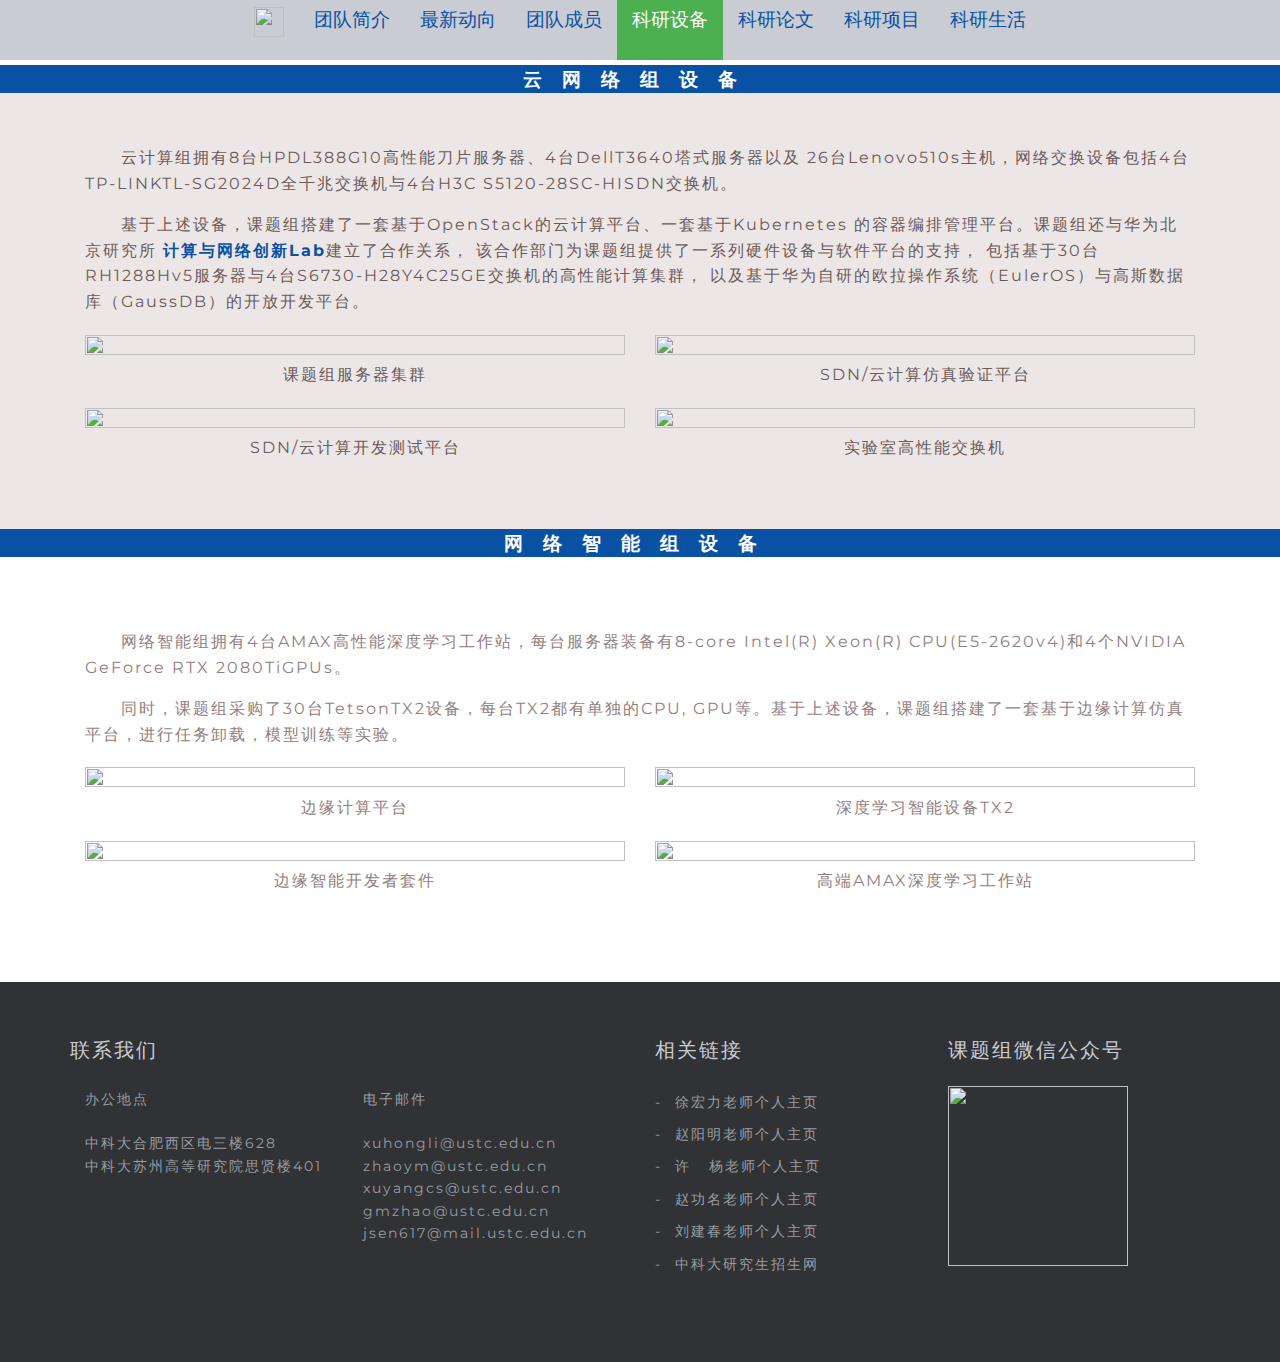
==== equipment.html @ 2b024c6d "Add files via upload" ====
<!DOCTYPE html>
<html lang="en">

<head>
    <meta charset="UTF-8">
    <meta http-equiv="X-UA-Compatible" content="IE=edge">
    <meta name="viewport" content="width=device-width, initial-scale=1.0,maximum-scale=1">
    <link href="http://fonts.googleapis.com/css?family=Montserrat:400,700" rel="stylesheet" type="text/css">
    <link href="fonts/font-awesome.min.css" rel="stylesheet" type="text/css">
    <link rel="stylesheet" href="style.css">
</head>

<body>

    <div class="site-content">
        <header class="site-header">
            <ul class="topnav">
                <li>
                    <a class="logo-image" href="#">
                        <p align="center"><img src="img/others/logo.png" width="30" height="30" /></p>
                    </a>
                </li>
                <li><a href="index.html">团队简介</a></li>
                <li><a href="news.html">最新动向</a></li>
                <li><a href="member.html">团队成员</a></li>
                <li><a class="active" href="equipment.html">科研设备</a></li>
                <li><a href="paper.html">科研论文</a></li>
                <li><a href="project.html">科研项目</a></li>
                <li><a href="life.html">科研生活</a></li>
            </ul>
        </header>
        <div class="blank">

        </div>

        <main class="main-content">
            <div class="page-head">
                <div class="container">
                    <h3 class="page-title">云网络组设备</h3>
                </div>
            </div>
            <div class="fullwidth-block cta">
                <div class="container">
                    <div class="col-md-12">
                        <p>&nbsp;&nbsp;&nbsp;&nbsp;&nbsp;&nbsp;云计算组拥有8台HPDL388G10高性能刀片服务器、4台DellT3640塔式服务器以及 26台Lenovo510s主机，网络交换设备包括4台TP-LINKTL-SG2024D全千兆交换机与4台H3C S5120-28SC-HISDN交换机。
                        </p>
                        <p>&nbsp;&nbsp;&nbsp;&nbsp;&nbsp;&nbsp;基于上述设备，课题组搭建了一套基于OpenStack的云计算平台、一套基于Kubernetes 的容器编排管理平台。课题组还与华为北京研究所
                            <span>计算与网络创新Lab</span>建立了合作关系， 该合作部门为课题组提供了一系列硬件设备与软件平台的支持， 包括基于30台RH1288Hv5服务器与4台S6730-H28Y4C25GE交换机的高性能计算集群， 以及基于华为自研的欧拉操作系统（EulerOS）与高斯数据库（GaussDB）的开放开发平台。
                        </p>
                    </div>
                    <div class="col-md-6">
                        <img src="img/devices/cloud1.jpg" width="100%" height="100%">
                        <br>
                        <p style="text-align:center"> 课题组服务器集群 </p>
                    </div>
                    <div class="col-md-6">
                        <img src="img/devices/10.jpg" width="100%" height="100%">
                        <br>
                        <p style="text-align:center"> SDN/云计算仿真验证平台 </p>
                    </div>
                    <div class="col-md-6">
                        <img src="img/devices/cloud3.png" width="100%" height="100%">
                        <br>
                        <p style="text-align:center"> SDN/云计算开发测试平台 </p>
                    </div>
                    <div class="col-md-6">
                        <img src="img/devices/9.jpg" width="100%" height="100%">
                        <br>
                        <p style="text-align:center"> 实验室高性能交换机 </p>
                    </div>
                </div>
            </div>
            <div class="page-head">
                <div class="container">
                    <h3 class="page-title">网络智能组设备</h3>
                </div>
            </div>
            <div class="fullwidth-block">
                <div class="container">
                    <div class="col-md-12">
                        <p>
                            &nbsp;&nbsp;&nbsp;&nbsp;&nbsp;&nbsp;网络智能组拥有4台AMAX高性能深度学习工作站，每台服务器装备有8-core Intel(R) Xeon(R) CPU(E5-2620v4)和4个NVIDIA GeForce RTX 2080TiGPUs。
                        </p>
                        <p>
                            &nbsp;&nbsp;&nbsp;&nbsp;&nbsp;&nbsp;同时，课题组采购了30台TetsonTX2设备，每台TX2都有单独的CPU, GPU等。基于上述设备，课题组搭建了一套基于边缘计算仿真平台，进行任务卸载，模型训练等实验。
                        </p>
                    </div>
                    <div class="col-md-6">
                        <img src="img/devices/edge1.jpg" width="100%" height="100%">
                        <br>
                        <p style="text-align:center"> 边缘计算平台 </p>
                    </div>
                    <div class="col-md-6">
                        <img src="img/devices/edge2.jpg" width="100%" height="100%">
                        <br>
                        <p style="text-align:center"> 深度学习智能设备TX2 </p>
                    </div>
                    <div class="col-md-6">
                        <img src="img/devices/edge3.jpg" width="100%" height="100%">
                        <br>
                        <p style="text-align:center"> 边缘智能开发者套件 </p>
                    </div>
                    <div class="col-md-6">
                        <img src="img/devices/edge4.jpg" width="100%" height="100%">
                        <br>
                        <p style="text-align:center"> 高端AMAX深度学习工作站 </p>
                    </div>
                </div>
            </div>
        </main>

        <footer class="site-footer">
            <div class="container">
                <div class="row">
                    <div class="col-xs-1">
                        <div class="widget">
                            <h3 class="widget-title">联系我们</h3>
                            <address>
                                <div class="col-xs-2">
                                    <p>
                                        办公地点<br /><br />
                                        <a href="#">中科大合肥西区电三楼628</a><br />
                                        <a href="#">中科大苏州高等研究院思贤楼401</a><br />
                                    </p>
                                </div>
                                <div class="col-xs-2">
                                    <p>
                                        电子邮件<br /><br />
                                        <a href="#">xuhongli@ustc.edu.cn</a><br />
                                        <a href="#">zhaoym@ustc.edu.cn</a><br />
                                        <a href="#">xuyangcs@ustc.edu.cn</a><br />
                                        <a href="#">gmzhao@ustc.edu.cn</a><br />
                                        <a href="#">jsen617@mail.ustc.edu.cn</a><br />
                                    </p>
                                </div>
                            </address>
                        </div>
                    </div>
                    <div class="col-xs-3">
                        <div class="widget">
                            <h3 class="widget-title">相关链接</h3>
                            <ul class="dash-list">
                                <li>
                                    <a href="http://cs.ustc.edu.cn/2020/0828/c23236a460083/page.htm" target="_blank" rel="noopener noreferrer">徐宏力老师个人主页</a>
                                </li>
                                <li>
                                    <a href="http://cs.ustc.edu.cn/2021/0803/c23237a519117/page.htm" target="_blank" rel="noopener noreferrer">赵阳明老师个人主页</a>
                                </li>
                                <li>
                                    <a href="http://cs.ustc.edu.cn/2020/0905/c23240a460143/page.htm" target="_blank" rel="noopener noreferrer">许&nbsp;&nbsp;&nbsp;杨老师个人主页</a>
                                </li>
                                <li>
                                    <a href="http://cs.ustc.edu.cn/2020/0928/c23240a460151/page.htm" target="_blank" rel="noopener noreferrer">赵功名老师个人主页</a>
                                </li>
                                <li>
                                    <a href="http://cs.ustc.edu.cn/2022/0707/c23240a562030/page.htm" target="_blank" rel="noopener noreferrer">刘建春老师个人主页</a>
                                </li>
                                <li>
                                    <a href="https://yz.ustc.edu.cn/" target="_blank" rel="noopener noreferrer">中科大研究生招生网</a>
                                </li>
                            </ul>
                        </div>
                    </div>
                    <div class="col-xs-3">
                        <div class="widget">
                            <h3 class="widget-title">课题组微信公众号</h3>
                            <ul class="dash-list">
                                <img src="img/others/wx.jpg" width="180" height="180" />
                            </ul>
                        </div>
                    </div>
                </div>
            </div>
        </footer>



    </div>


    <script src="js/jquery-1.11.1.min.js"></script>
    <script type="text/javascript" src="http://maps.google.com/maps/api/js?sensor=false&amp;language=en"></script>
    <script src="js/plugins.js"></script>
    <script src="js/app.js"></script>

</body>

</html>
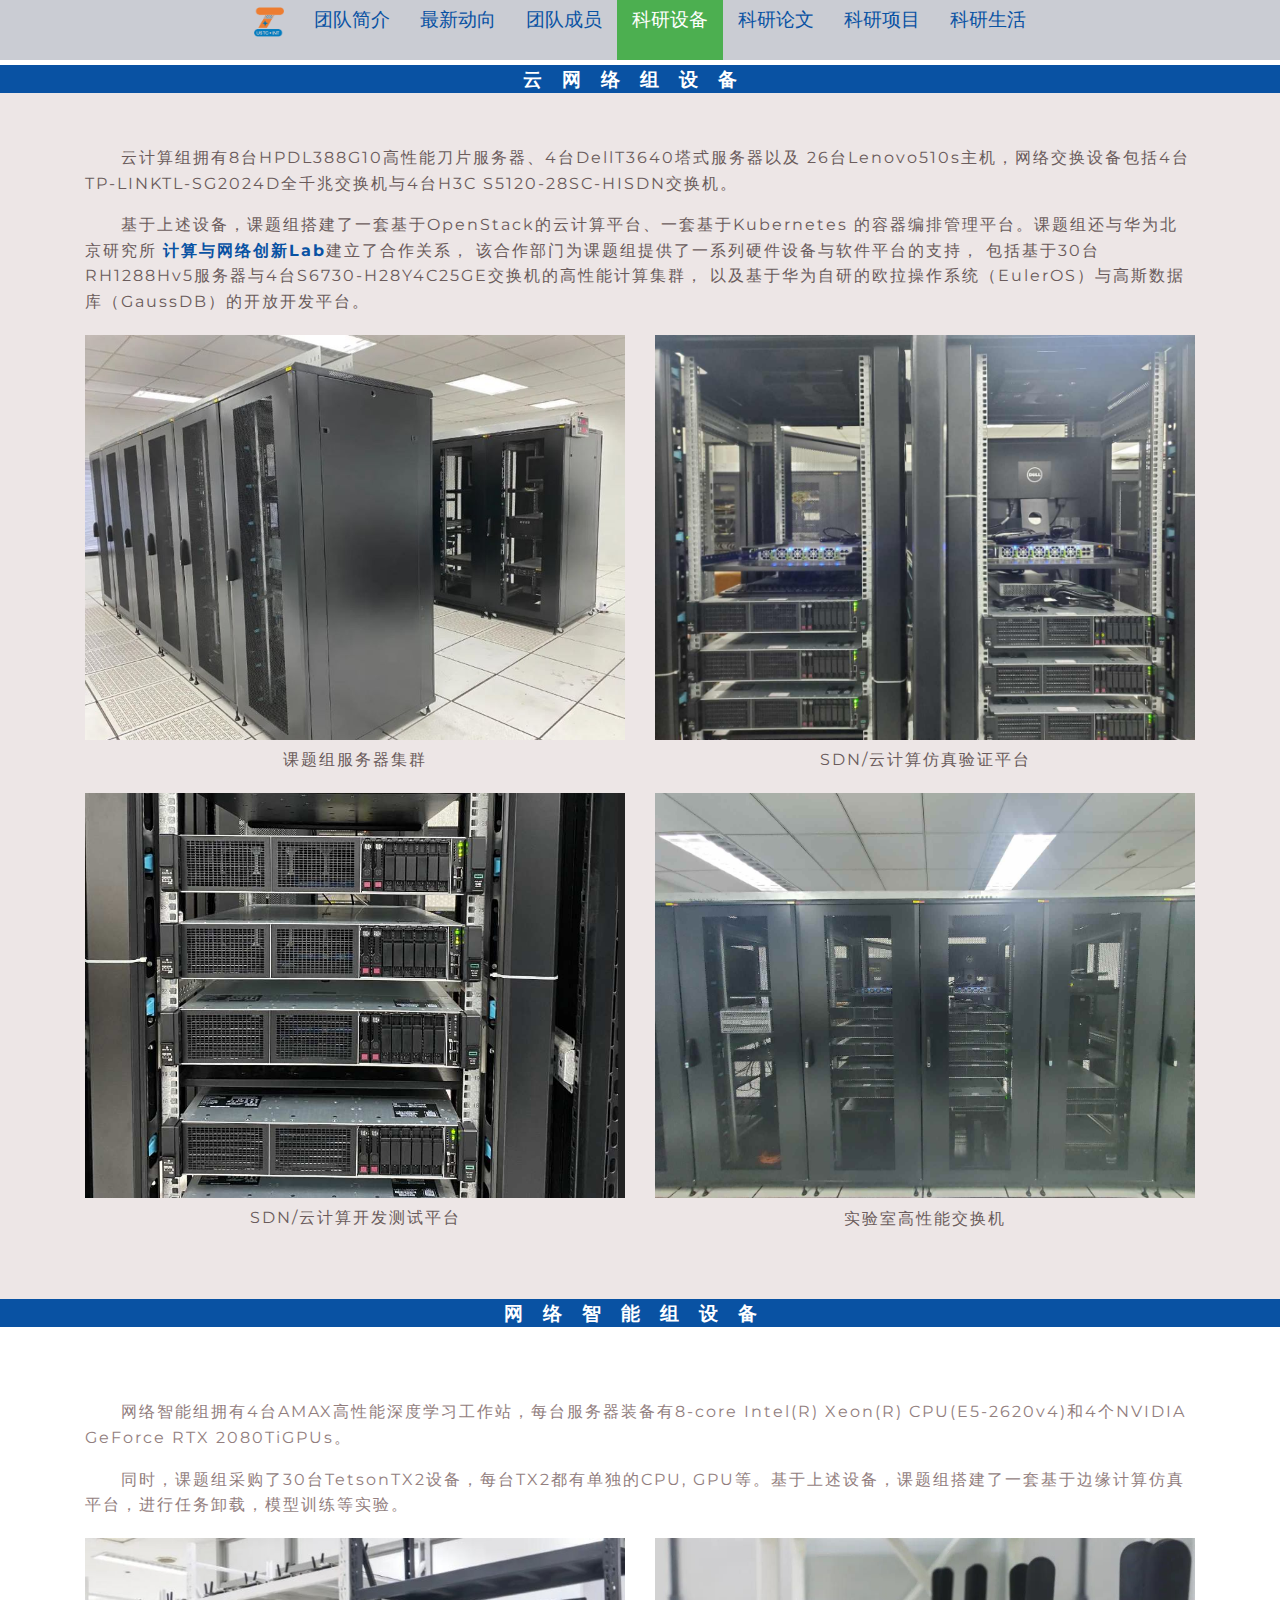
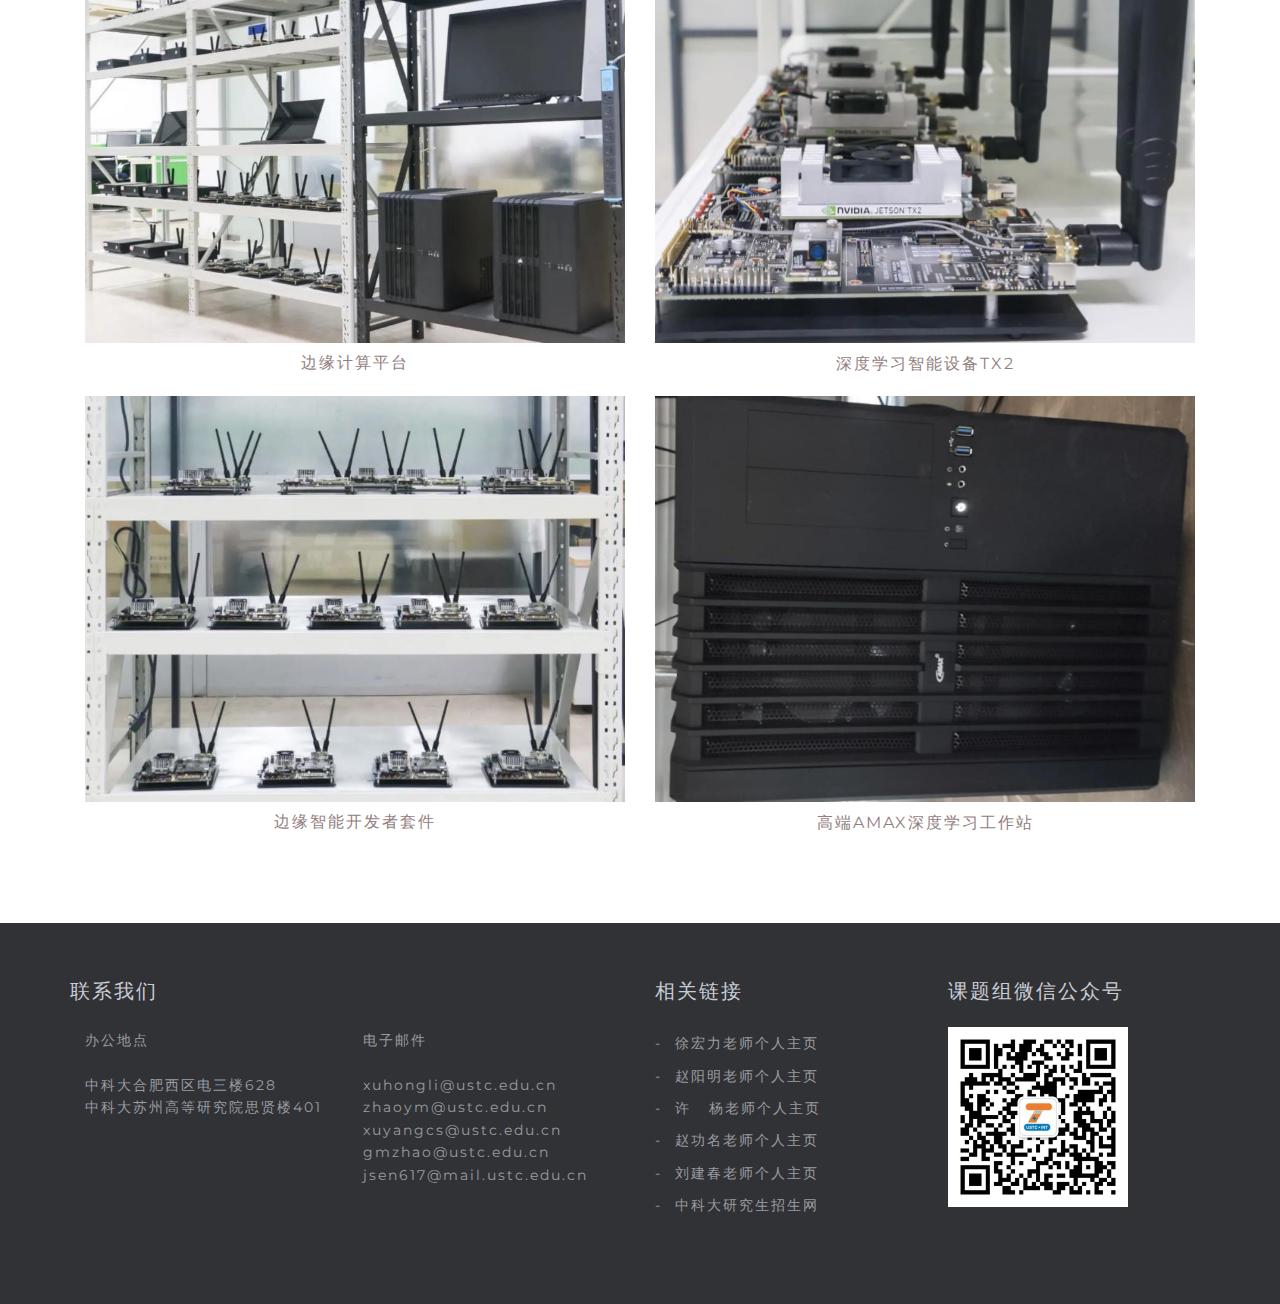
==== commit ff5aa443: "jpg update4" ====
--- a/equipment.html
+++ b/equipment.html
@@ -54,17 +54,17 @@
                         <p style="text-align:center"> 课题组服务器集群 </p>
                     </div>
                     <div class="col-md-6">
-                        <img src="img/devices/10.jpg" width="100%" height="100%">
+                        <img src="img/devices/cloud2.jpg" width="100%" height="100%">
                         <br>
                         <p style="text-align:center"> SDN/云计算仿真验证平台 </p>
                     </div>
                     <div class="col-md-6">
-                        <img src="img/devices/cloud3.png" width="100%" height="100%">
+                        <img src="img/devices/cloud3.jpg" width="100%" height="100%">
                         <br>
                         <p style="text-align:center"> SDN/云计算开发测试平台 </p>
                     </div>
                     <div class="col-md-6">
-                        <img src="img/devices/9.jpg" width="100%" height="100%">
+                        <img src="img/devices/cloud4.jpg" width="100%" height="100%">
                         <br>
                         <p style="text-align:center"> 实验室高性能交换机 </p>
                     </div>
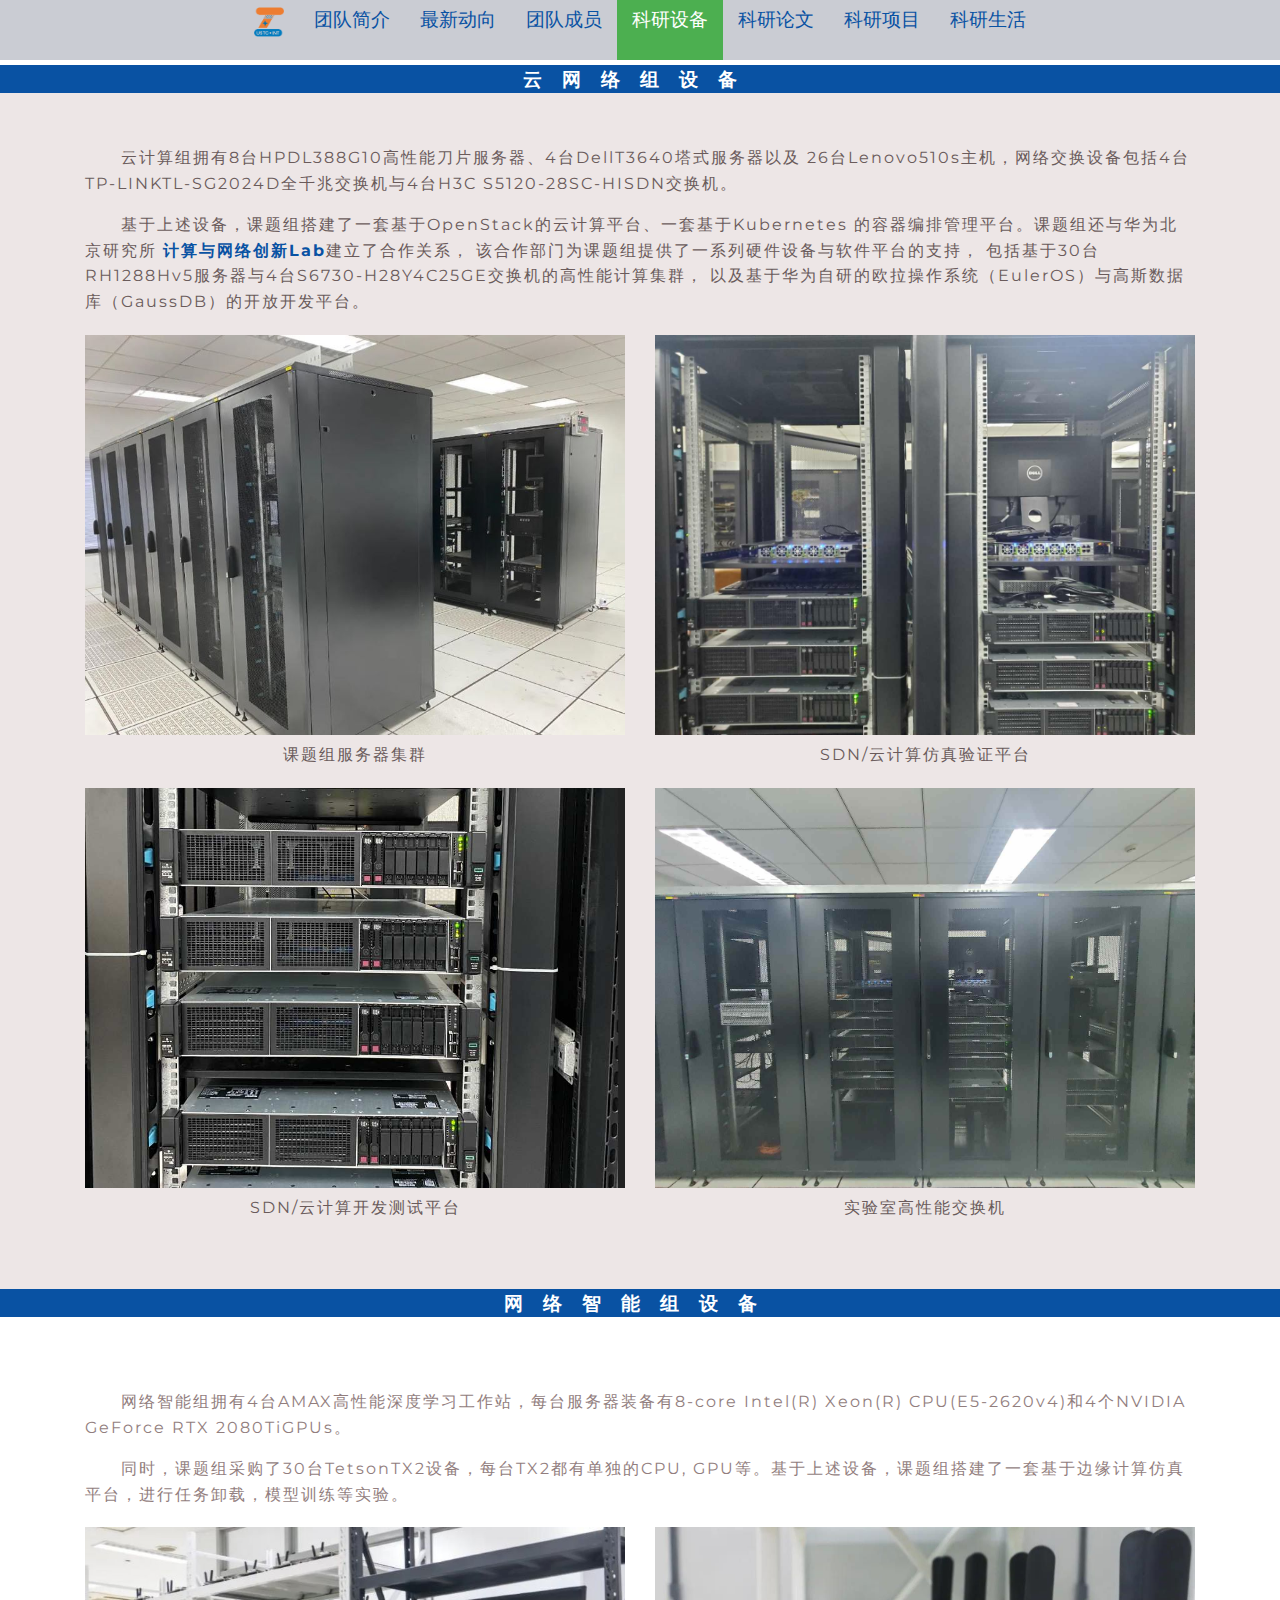
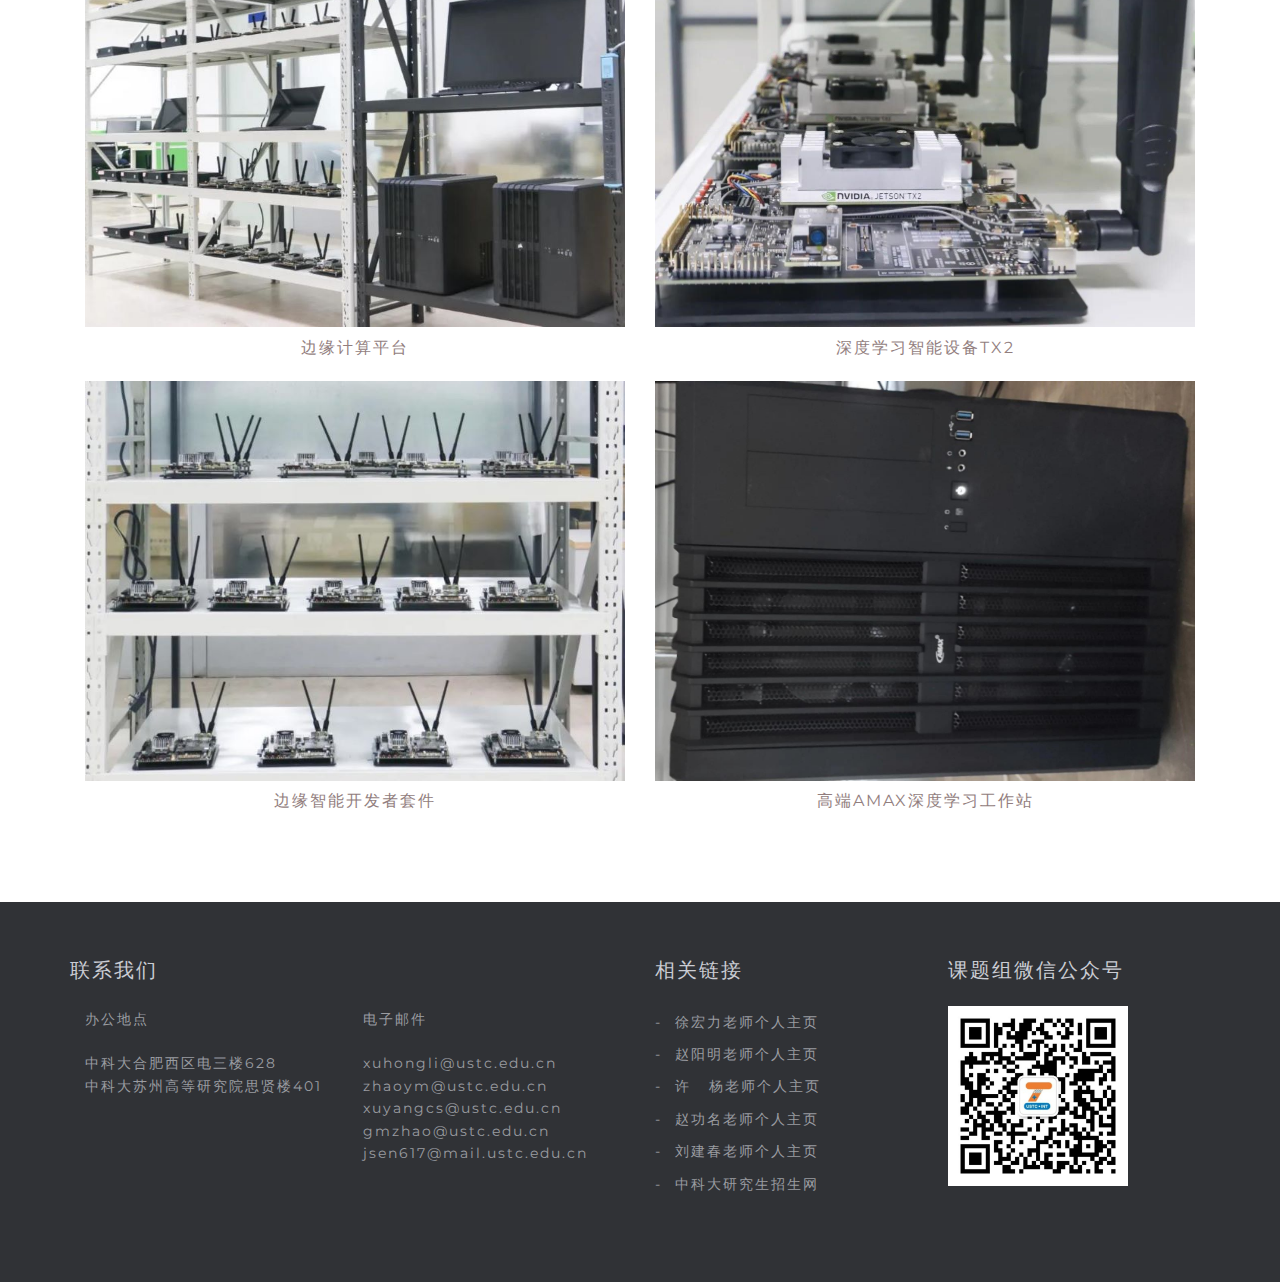
==== commit 37fbedde: "jpg update5" ====
--- a/equipment.html
+++ b/equipment.html
@@ -49,22 +49,22 @@
                         </p>
                     </div>
                     <div class="col-md-6">
-                        <img src="img/devices/cloud1.jpg" width="100%" height="100%">
+                        <img src="img/devices/cloud1.jpg" width="100%" height="400">
                         <br>
                         <p style="text-align:center"> 课题组服务器集群 </p>
                     </div>
                     <div class="col-md-6">
-                        <img src="img/devices/cloud2.jpg" width="100%" height="100%">
+                        <img src="img/devices/cloud2.jpg" width="100%" height="400">
                         <br>
                         <p style="text-align:center"> SDN/云计算仿真验证平台 </p>
                     </div>
                     <div class="col-md-6">
-                        <img src="img/devices/cloud3.jpg" width="100%" height="100%">
+                        <img src="img/devices/cloud3.jpg" width="100%" height="400">
                         <br>
                         <p style="text-align:center"> SDN/云计算开发测试平台 </p>
                     </div>
                     <div class="col-md-6">
-                        <img src="img/devices/cloud4.jpg" width="100%" height="100%">
+                        <img src="img/devices/cloud4.jpg" width="100%" height="400">
                         <br>
                         <p style="text-align:center"> 实验室高性能交换机 </p>
                     </div>
@@ -86,22 +86,22 @@
                         </p>
                     </div>
                     <div class="col-md-6">
-                        <img src="img/devices/edge1.jpg" width="100%" height="100%">
+                        <img src="img/devices/edge1.jpg" width="100%" height="400">
                         <br>
                         <p style="text-align:center"> 边缘计算平台 </p>
                     </div>
                     <div class="col-md-6">
-                        <img src="img/devices/edge2.jpg" width="100%" height="100%">
+                        <img src="img/devices/edge2.jpg" width="100%" height="400">
                         <br>
                         <p style="text-align:center"> 深度学习智能设备TX2 </p>
                     </div>
                     <div class="col-md-6">
-                        <img src="img/devices/edge3.jpg" width="100%" height="100%">
+                        <img src="img/devices/edge3.jpg" width="100%" height="400">
                         <br>
                         <p style="text-align:center"> 边缘智能开发者套件 </p>
                     </div>
                     <div class="col-md-6">
-                        <img src="img/devices/edge4.jpg" width="100%" height="100%">
+                        <img src="img/devices/edge4.jpg" width="100%" height="400">
                         <br>
                         <p style="text-align:center"> 高端AMAX深度学习工作站 </p>
                     </div>
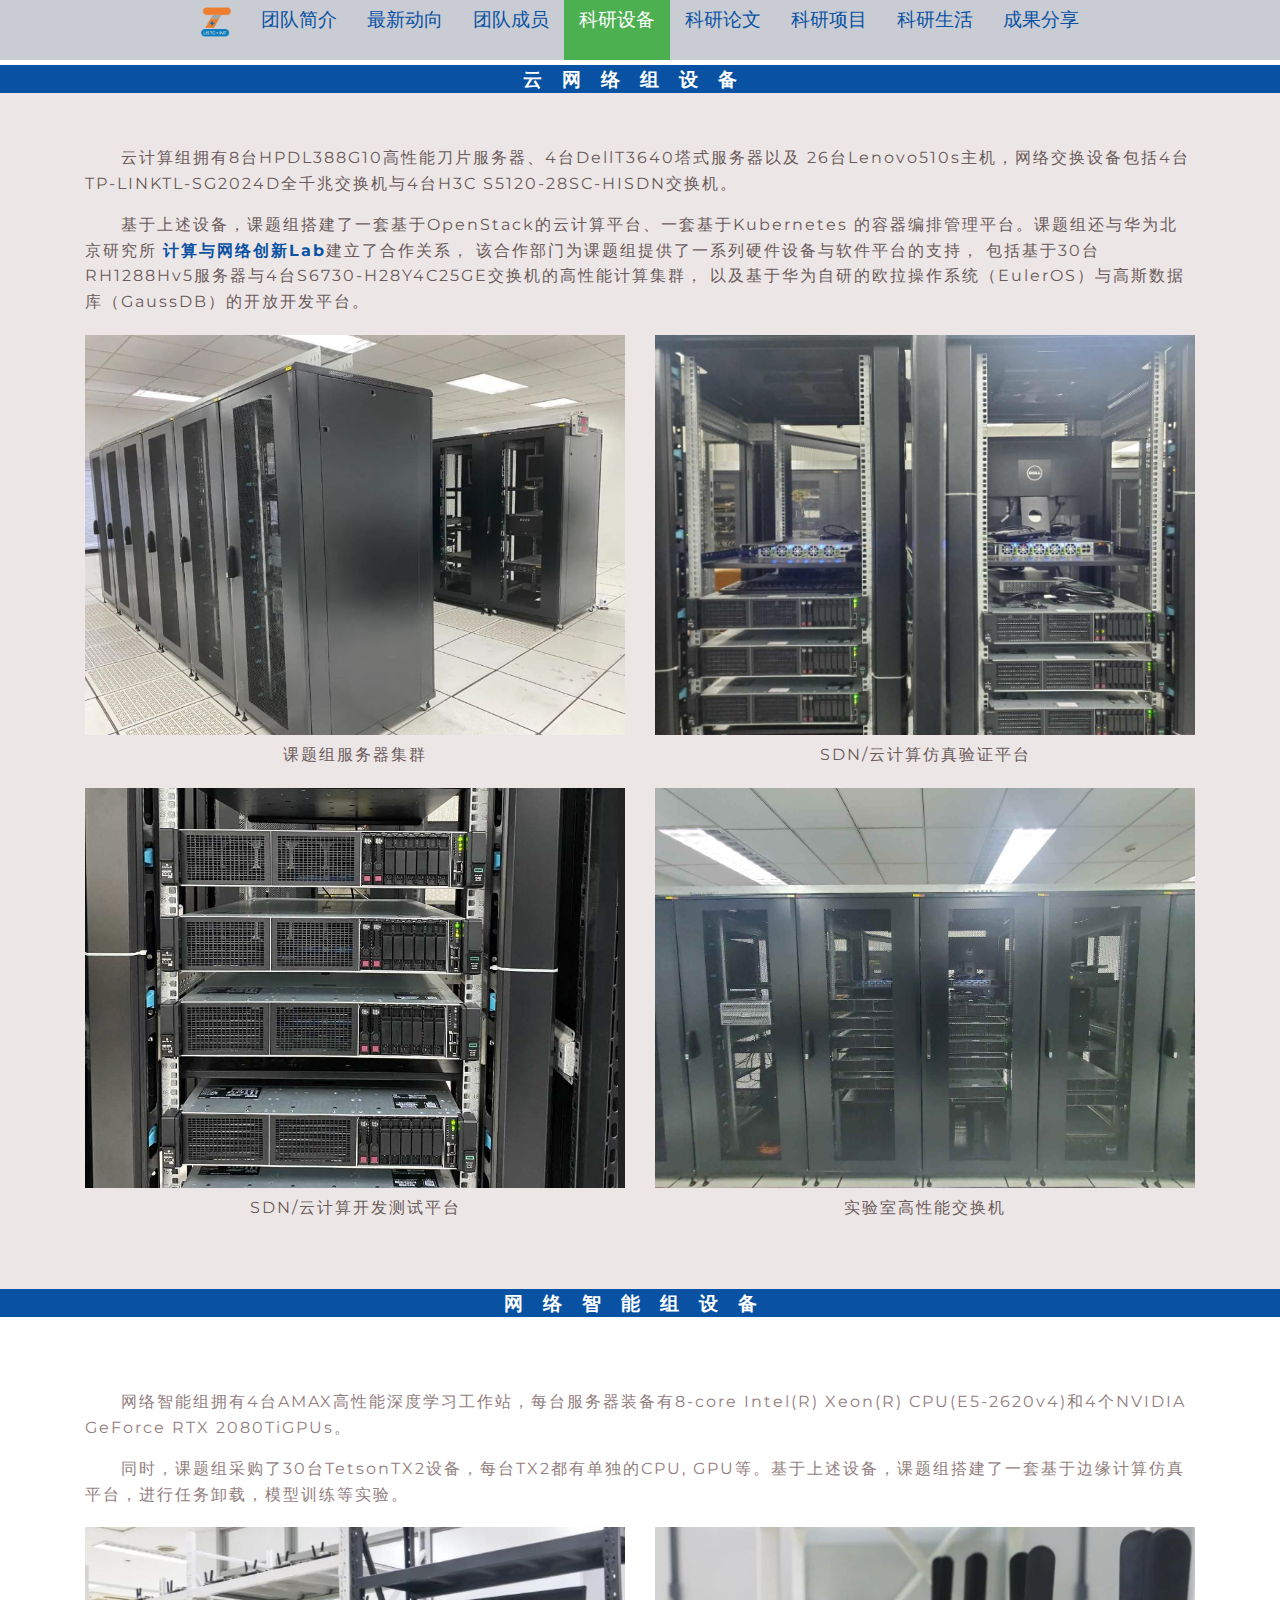
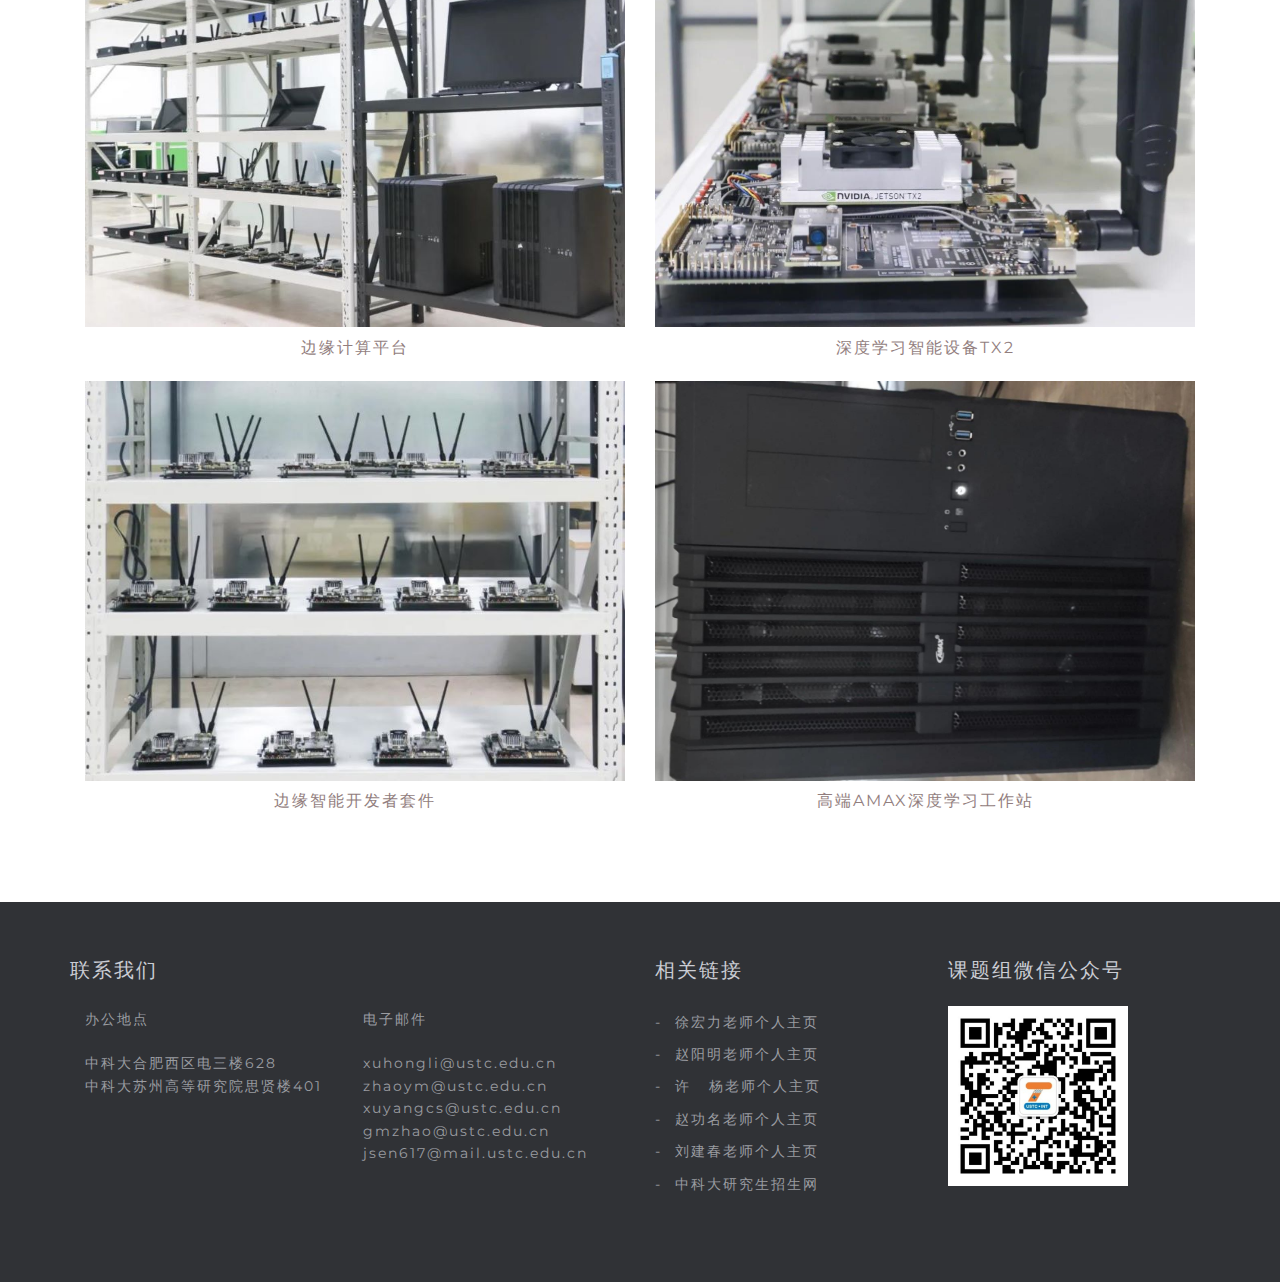
==== commit e4e6e164: "update" ====
--- a/equipment.html
+++ b/equipment.html
@@ -27,6 +27,8 @@
                 <li><a href="paper.html">科研论文</a></li>
                 <li><a href="project.html">科研项目</a></li>
                 <li><a href="life.html">科研生活</a></li>
+                <li><a href="https://mp.weixin.qq.com/mp/appmsgalbum?__biz=Mzg5NTU4MzE0Nw==&action=getalbum&album_id=1792195682527674382&scene=126&sessionid=-1649007569&uin=&key=&devicetype=Windows+10+x64&version=6309092b&lang=zh_CN&ascene=0" target="_blank">成果分享</a></li>
+
             </ul>
         </header>
         <div class="blank">
@@ -141,7 +143,7 @@
                             <h3 class="widget-title">相关链接</h3>
                             <ul class="dash-list">
                                 <li>
-                                    <a href="http://cs.ustc.edu.cn/2020/0828/c23236a460083/page.htm" target="_blank" rel="noopener noreferrer">徐宏力老师个人主页</a>
+                                    <a href="http://cs.ustc.edu.cn/2020/0828/c23235a460083/page.htm" target="_blank" rel="noopener noreferrer">徐宏力老师个人主页</a>
                                 </li>
                                 <li>
                                     <a href="http://cs.ustc.edu.cn/2021/0803/c23237a519117/page.htm" target="_blank" rel="noopener noreferrer">赵阳明老师个人主页</a>
@@ -150,7 +152,7 @@
                                     <a href="http://cs.ustc.edu.cn/2020/0905/c23240a460143/page.htm" target="_blank" rel="noopener noreferrer">许&nbsp;&nbsp;&nbsp;杨老师个人主页</a>
                                 </li>
                                 <li>
-                                    <a href="http://cs.ustc.edu.cn/2020/0928/c23240a460151/page.htm" target="_blank" rel="noopener noreferrer">赵功名老师个人主页</a>
+                                    <a href="http://cs.ustc.edu.cn/2020/0928/c23239a460151/page.htm " target="_blank" rel="noopener noreferrer">赵功名老师个人主页</a>
                                 </li>
                                 <li>
                                     <a href="http://cs.ustc.edu.cn/2022/0707/c23240a562030/page.htm" target="_blank" rel="noopener noreferrer">刘建春老师个人主页</a>
